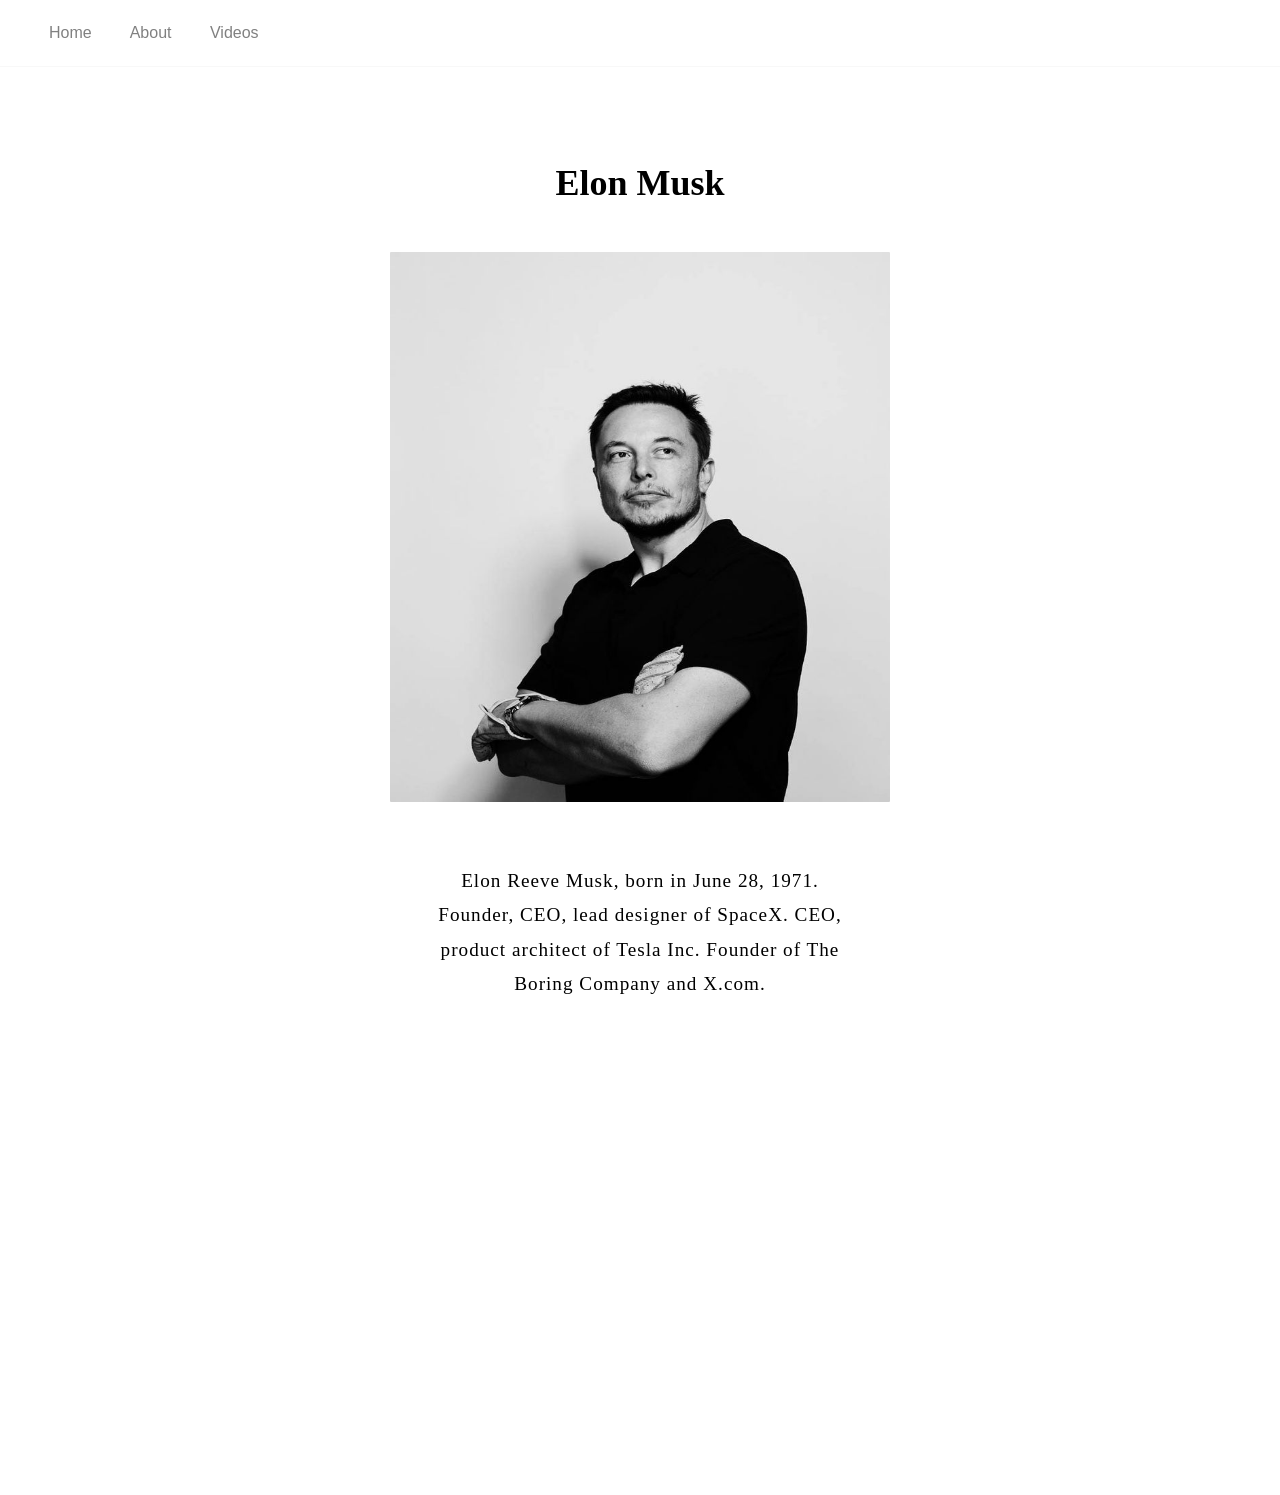
==== index.html @ 73f59f28 "Add files via upload" ====
<!DOCTYPE html>
<html>
    <head>
        
        <meta charset="utf-8" />
        <link rel="stylesheet" href="https://unpkg.com/aos@next/dist/aos.css" />
        <link rel="stylesheet" type="text/css" href="style.css">
    </head>
<body>

    <title> Elon Musk Tribute Page </title>


<!--NAV BAR SECTION-->

    
    <div class="navbar-container">
        <div class="navbar">
            <div class="navbar-leftside">
            <ul>
                <li> <a href="">Home</a></li>
                <li><a href="#biography-section"> About </a></li>
                <li><a href="#videos-section"> Videos </a></li>
            </ul>

            </div>
        </div>   
    </div>

<!-- HEADER SECTION --> 
    
    <div class="header-container">
        <div class="header1">
            <h2> Elon Musk </h2>
        </div>
    </div>


    <div class="main-container">
        <div class="photo-section"  data-aos="fade-left"> 
            <img src="elon musk.jpg" alt="elonMuskPhoto">
        </div>
        <div class="biography-section"  data-aos="fade-right" id="biography-section">
            <p> Elon Reeve Musk, born in June 28, 1971. Founder, CEO,
                lead designer of SpaceX. CEO, product architect of Tesla Inc.
            Founder of The Boring Company and X.com. </p>

        </div>
        <div class="videos-section"  data-aos="fade-left" id="videos-section">
            <iframe id="emdocumentary" width="500" height="400" src="https://www.youtube.com/embed/i7nZBJVI26A" frameborder="0" allow="accelerometer; autoplay; clipboard-write; encrypted-media; gyroscope; picture-in-picture" allowfullscreen></iframe>


        </div>

    </div>


    <script src="https://unpkg.com/aos@next/dist/aos.js"></script>
    <script>
      AOS.init({
          offset: 400,
          duration: 1000
      });
    </script>

</body>
</html>
---- style.css ----
* {
    margin: 0px;
    padding: 0px;

}

body {

    position: relative;
}

.navbar-container{


box-sizing: border-box;
padding: 1.5em 2em;
background-color: white;
display: block;
position: relative;
box-shadow: 0px 0px 1px 0px lightgrey;



}


.navbar {

    width: 100%;
    box-sizing: border-box;
    
}

.navbar-leftside ul li{


    list-style-type: none;
    display: inline;
    padding: 17px;
    text-transform: capitalize;
    font-family: Arial, Helvitica, san-serif;
   

}
.navbar-leftside a {

    color: grey;
    text-decoration: none;
}

.navbar-leftside a:hover {

    
    color: darkgrey;

}


.header-container{

    padding: 4em 0em 2em 0em;
    display: block;
    width:100%;
    box-sizing: border-box;
    text-align: center;
    font-size: 1.5em;

    
}

.header1 {


}

.main-container {

    
    width: 100%;
    box-sizing: border-box;
}

.photo-section{

    text-align: center;

    
}

.photo-section img {

    width: 500px;
    height: 550px;
    border-radius: 1px;
}

.biography-section {

   
    width:100%;
    box-sizing: border-box;
}

.biography-section p{

    text-align: center;
    padding:3em 22em;
    line-height: 1.8;
    letter-spacing: 1px;
    font-size: 1.2em;
}

.videos-section {

    box-sizing: border-box;
    width: 100%;
    text-align: center;
    padding: 1em;
    
}

#emdocumentary {

border-radius: 1px;

}
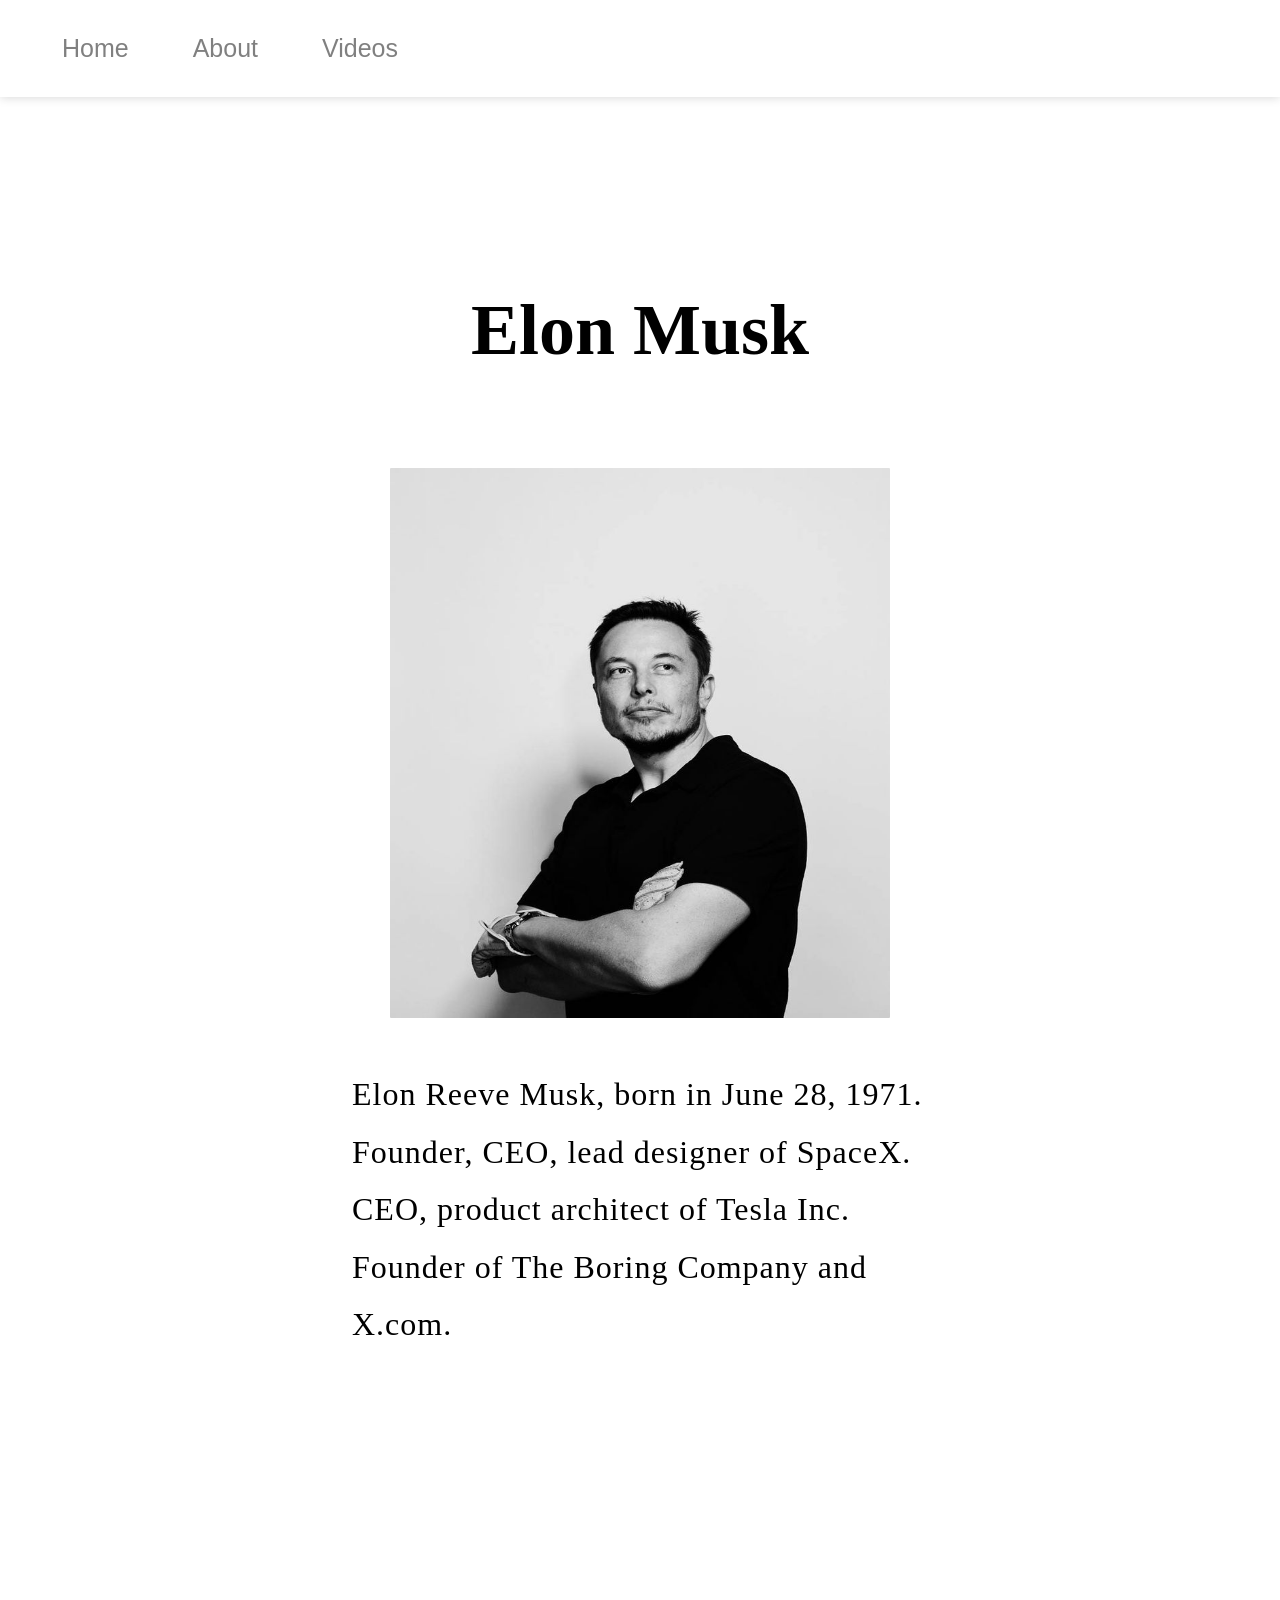
==== commit 0388df7e: "Add files via upload" ====
--- a/index.html
+++ b/index.html
@@ -2,22 +2,28 @@
 <html>
     <head>
         
+        <meta name="viewport" content="width=device-width, initial-scale=1.0">
         <meta charset="utf-8" />
         <link rel="stylesheet" href="https://unpkg.com/aos@next/dist/aos.css" />
         <link rel="stylesheet" type="text/css" href="style.css">
+        <link rel="stylesheet" href="https://cdnjs.cloudflare.com/ajax/libs/font-awesome/4.7.0/css/font-awesome.min.css">
+        
     </head>
+    <title> Elon Musk Tribute Page </title>
 <body>
-
-    <title> Elon Musk Tribute Page </title>
-
 
 <!--NAV BAR SECTION-->
 
-    
+
     <div class="navbar-container">
-        <div class="navbar">
-            <div class="navbar-leftside">
-            <ul>
+
+        <div class="navbar" id="navbar">
+
+                <button class="hamburger" id="hamburger">
+                    <i class="fa fa-bars"></i>
+                </button>
+
+            <ul class="nav-ul" id="nav-ul">
                 <li> <a href="">Home</a></li>
                 <li><a href="#biography-section"> About </a></li>
                 <li><a href="#videos-section"> Videos </a></li>
@@ -37,17 +43,20 @@
 
 
     <div class="main-container">
+
         <div class="photo-section"  data-aos="fade-left"> 
             <img src="elon musk.jpg" alt="elonMuskPhoto">
         </div>
+
         <div class="biography-section"  data-aos="fade-right" id="biography-section">
             <p> Elon Reeve Musk, born in June 28, 1971. Founder, CEO,
                 lead designer of SpaceX. CEO, product architect of Tesla Inc.
             Founder of The Boring Company and X.com. </p>
 
         </div>
+
         <div class="videos-section"  data-aos="fade-left" id="videos-section">
-            <iframe id="emdocumentary" width="500" height="400" src="https://www.youtube.com/embed/i7nZBJVI26A" frameborder="0" allow="accelerometer; autoplay; clipboard-write; encrypted-media; gyroscope; picture-in-picture" allowfullscreen></iframe>
+            <iframe id="emdocumentary" width="400" height="500" src="https://www.youtube.com/embed/i7nZBJVI26A" frameborder="0" allow="accelerometer; autoplay; clipboard-write; encrypted-media; gyroscope; picture-in-picture" allowfullscreen></iframe>
 
 
         </div>
@@ -58,10 +67,13 @@
     <script src="https://unpkg.com/aos@next/dist/aos.js"></script>
     <script>
       AOS.init({
-          offset: 400,
+          offset: 100,
           duration: 1000
       });
     </script>
+    
+    <script src="script.js"></script>
+    
 
 </body>
 </html>
--- a/style.css
+++ b/style.css
@@ -1,90 +1,72 @@
 * {
     margin: 0px;
     padding: 0px;
-
+    box-sizing: border-box;
 }
 
 body {
-
-    position: relative;
+    width: 100%;
+    overflow: auto;
 }
 
 .navbar-container{
-
-
-box-sizing: border-box;
+width: 100%;
 padding: 1.5em 2em;
 background-color: white;
-display: block;
-position: relative;
-box-shadow: 0px 0px 1px 0px lightgrey;
-
-
-
+box-shadow: 0px 0px 10px 0px lightgrey;
 }
 
-
-.navbar {
-
-    width: 100%;
-    box-sizing: border-box;
-    
-}
-
-.navbar-leftside ul li{
-
-
+.navbar ul li{
+    display: inline-block;
     list-style-type: none;
-    display: inline;
-    padding: 17px;
+    padding: 10px 30px;
     text-transform: capitalize;
     font-family: Arial, Helvitica, san-serif;
-   
-
+    font-size: 25px;
 }
-.navbar-leftside a {
-
+.navbar a {
     color: grey;
     text-decoration: none;
 }
 
-.navbar-leftside a:hover {
+.navbar-leftside a:hover {color: darkgrey;}
 
-    
-    color: darkgrey;
-
+.hamburger {
+    background-color: transparent;
+    border:0;
+    color: black;
+    font-size: 40px;
+    cursor: pointer;
+    display: none;
 }
 
+.hamburger:focus {outline: none;}
 
 .header-container{
 
     padding: 4em 0em 2em 0em;
-    display: block;
     width:100%;
-    box-sizing: border-box;
     text-align: center;
-    font-size: 1.5em;
-
+    font-size: 3rem;
     
-}
-
-.header1 {
-
-
 }
 
 .main-container {
 
-    
     width: 100%;
     box-sizing: border-box;
+    display: flex;
+    flex-direction: column;
+    justify-content: center;
+    align-items: center;
+    overflow: hidden;
 }
 
 .photo-section{
-
-    text-align: center;
-
     
+    display:flex;
+    justify-content: center;
+    align-items: center;
 }
 
 .photo-section img {
@@ -95,32 +77,63 @@
 }
 
 .biography-section {
-
-   
+    padding:3em 22em;
     width:100%;
     box-sizing: border-box;
+    display:flex;
+    justify-content: center;
+    align-items: center;
 }
 
 .biography-section p{
 
-    text-align: center;
-    padding:3em 22em;
     line-height: 1.8;
     letter-spacing: 1px;
-    font-size: 1.2em;
+    font-size: 2em;
 }
 
 .videos-section {
-
     box-sizing: border-box;
     width: 100%;
-    text-align: center;
     padding: 1em;
-    
+    display:flex;
+    justify-content: center;
+    align-items: center;
 }
 
-#emdocumentary {
+#emdocumentary {border-radius: 1px;}
 
-border-radius: 1px;
 
-}
+@media only screen and  (max-width:800px){
+
+    .navbar-container {
+        position: absolute;
+        z-index: 1;
+    }
+
+    .nav-ul {
+        display: none;
+        width: 100%;
+        flex-direction: column;
+        justify-content: center;
+        text-align: center;
+        background-color: white;   
+    }
+
+    .navbar ul li {padding: 2rem;}
+
+    .nav-ul.show {display: flex;}
+        
+    .hamburger {display: inline-block;}
+
+    .header-container {
+        font-size: 2rem;
+        padding-top: 14rem;
+    }
+
+    .photo-section img{padding: 5rem;}
+
+    .biography-section {padding: 3em;}
+
+    .videos-section {padding: 1em;}
+}
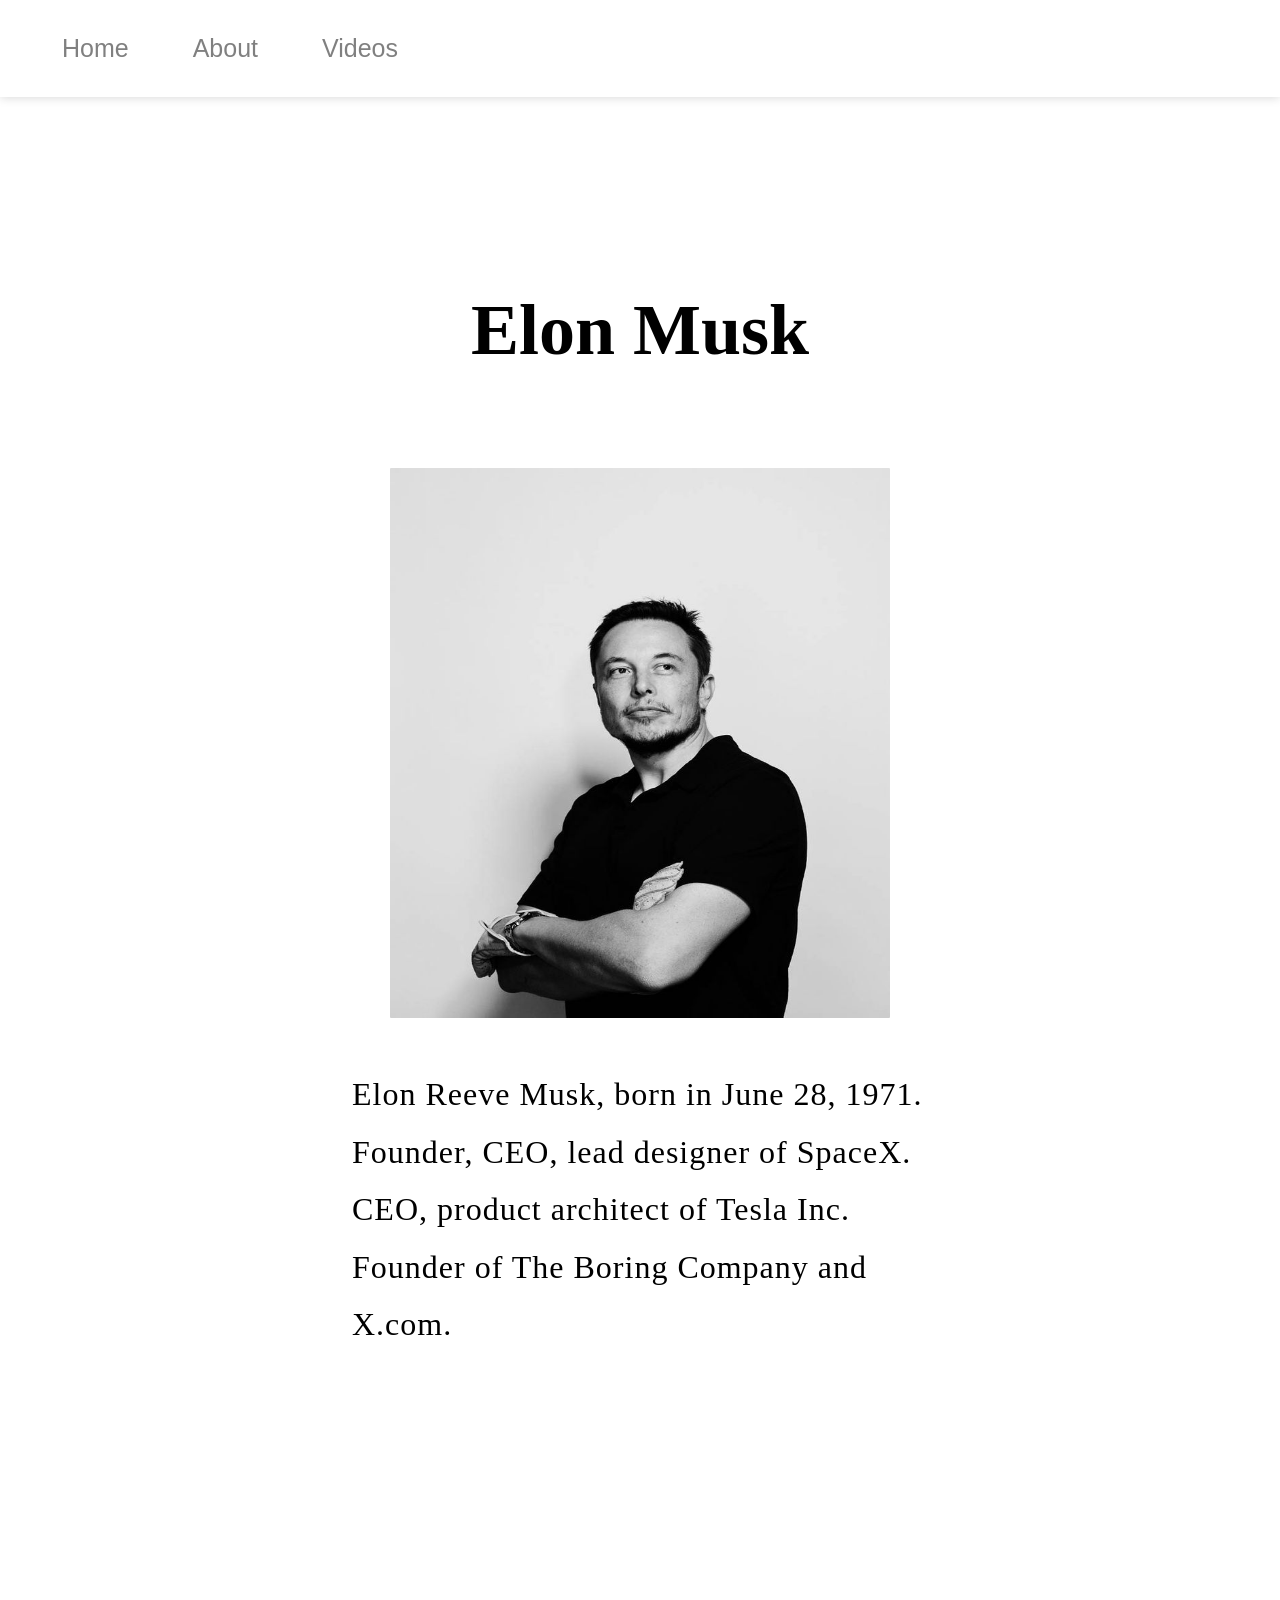
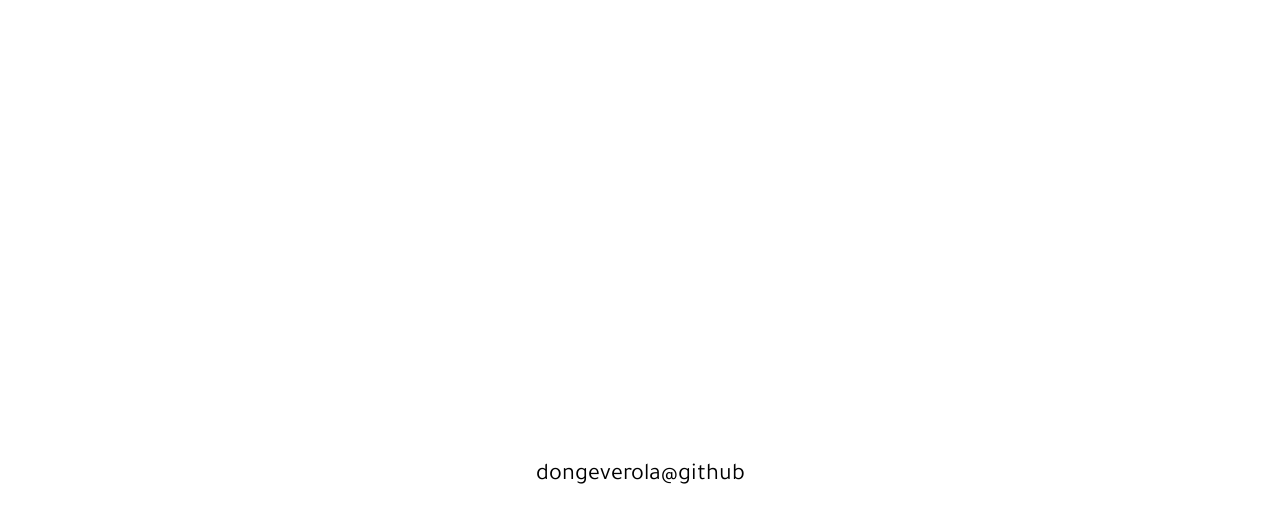
==== commit 3ef0813f: "Add files via upload" ====
--- a/index.html
+++ b/index.html
@@ -7,7 +7,9 @@
         <link rel="stylesheet" href="https://unpkg.com/aos@next/dist/aos.css" />
         <link rel="stylesheet" type="text/css" href="style.css">
         <link rel="stylesheet" href="https://cdnjs.cloudflare.com/ajax/libs/font-awesome/4.7.0/css/font-awesome.min.css">
-        
+        <link rel="preconnect" href="https://fonts.gstatic.com">
+        <link rel="preconnect" href="https://fonts.gstatic.com">
+        <link href="https://fonts.googleapis.com/css2?family=Abel&family=Tajawal&display=swap" rel="stylesheet">
     </head>
     <title> Elon Musk Tribute Page </title>
 <body>
@@ -41,7 +43,7 @@
         </div>
     </div>
 
-
+<!-- MAIN SECTION -->
     <div class="main-container">
 
         <div class="photo-section"  data-aos="fade-left"> 
@@ -56,10 +58,16 @@
         </div>
 
         <div class="videos-section"  data-aos="fade-left" id="videos-section">
-            <iframe id="emdocumentary" width="400" height="500" src="https://www.youtube.com/embed/i7nZBJVI26A" frameborder="0" allow="accelerometer; autoplay; clipboard-write; encrypted-media; gyroscope; picture-in-picture" allowfullscreen></iframe>
+            <iframe id="emdocumentary" width="400" height="400" src="https://www.youtube.com/embed/i7nZBJVI26A" frameborder="0" allow="accelerometer; autoplay; clipboard-write; encrypted-media; gyroscope; picture-in-picture" allowfullscreen></iframe>
 
 
         </div>
+
+    </div>
+
+    <div class="footer">
+
+        <a href="https://github.com/dongeverola/tributePage-elonMusk">dongeverola@github</a>
 
     </div>
 
--- a/style.css
+++ b/style.css
@@ -95,13 +95,28 @@
 .videos-section {
     box-sizing: border-box;
     width: 100%;
-    padding: 1em;
+    padding: 3em 1em;
     display:flex;
     justify-content: center;
     align-items: center;
 }
 
 #emdocumentary {border-radius: 1px;}
+
+.footer {
+
+    padding: 10rem 1rem 2rem 1rem;
+    background-color: white;
+    text-align: center;
+    font-size: 1.5rem;
+    
+}
+
+.footer a{
+    text-decoration: none;
+    color:black;
+    font-family: 'Tajawal', sans-serif;
+}
 
 
 @media only screen and  (max-width:800px){
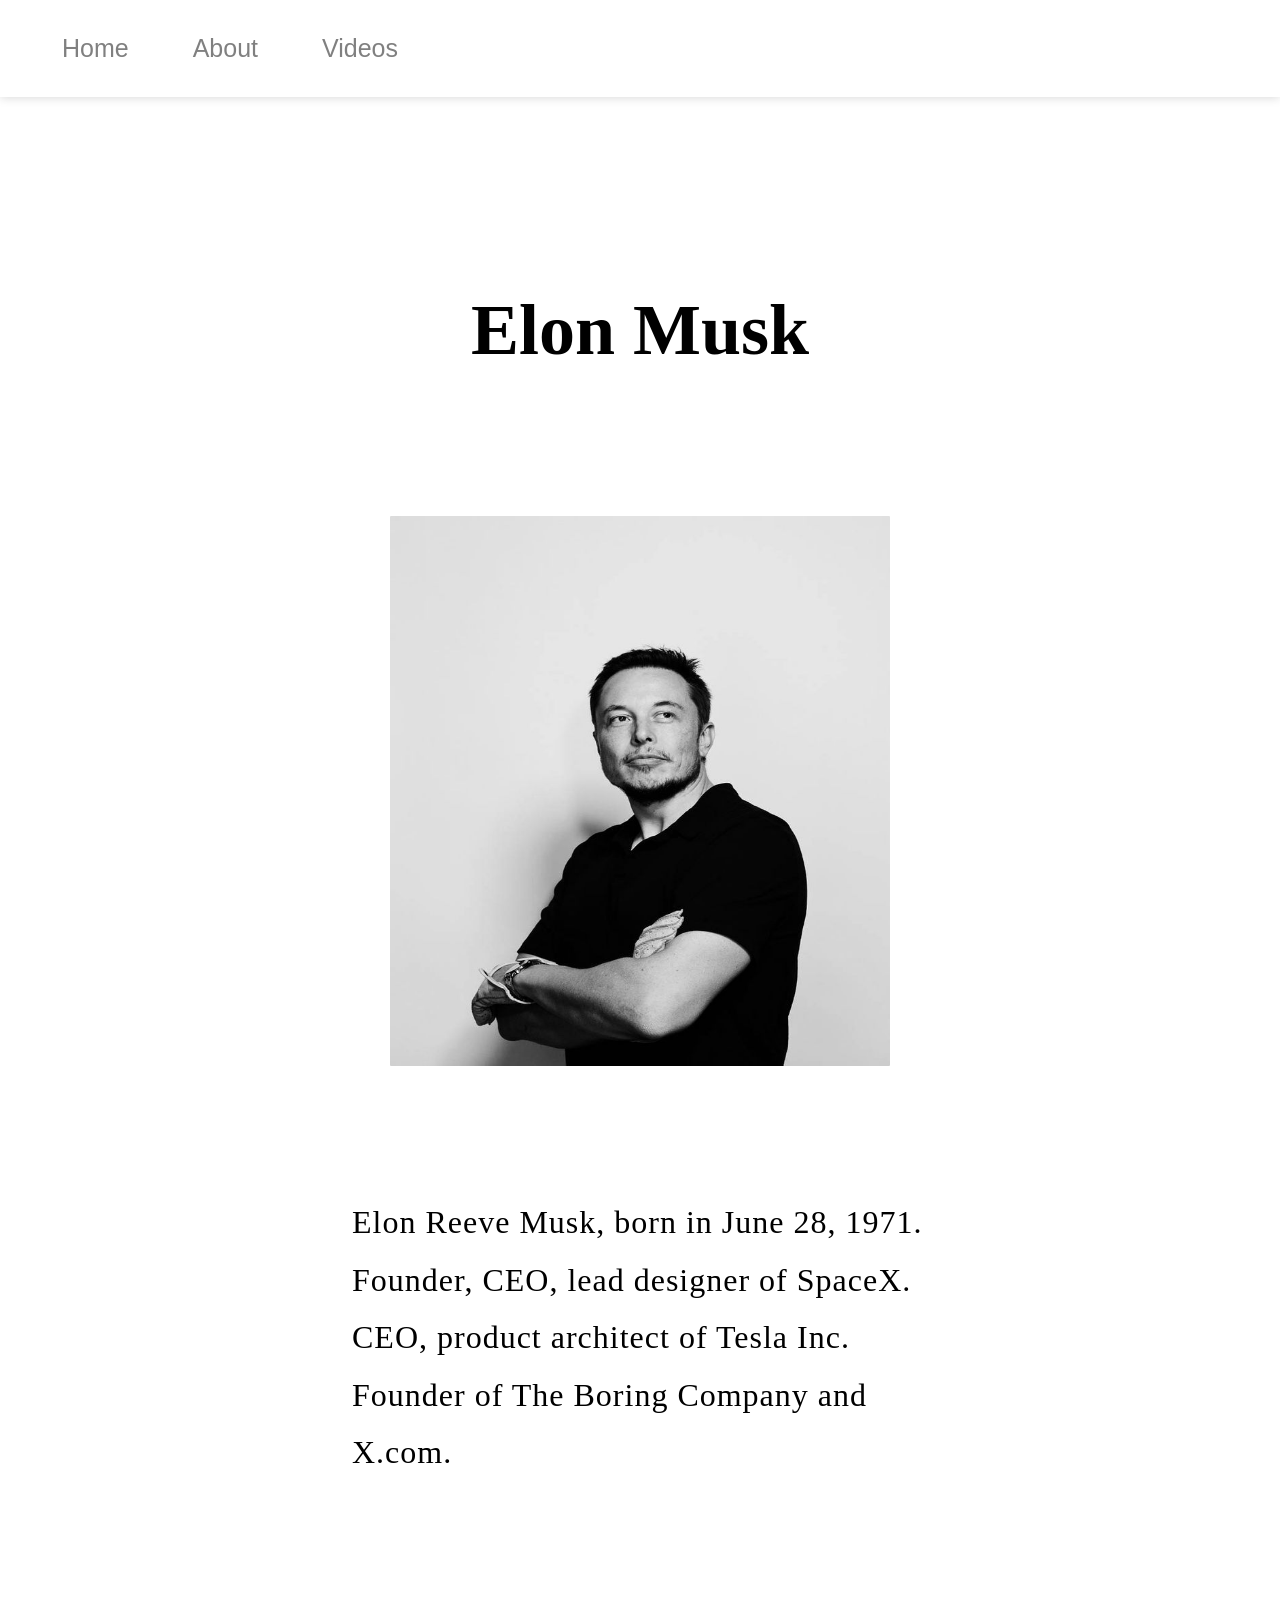
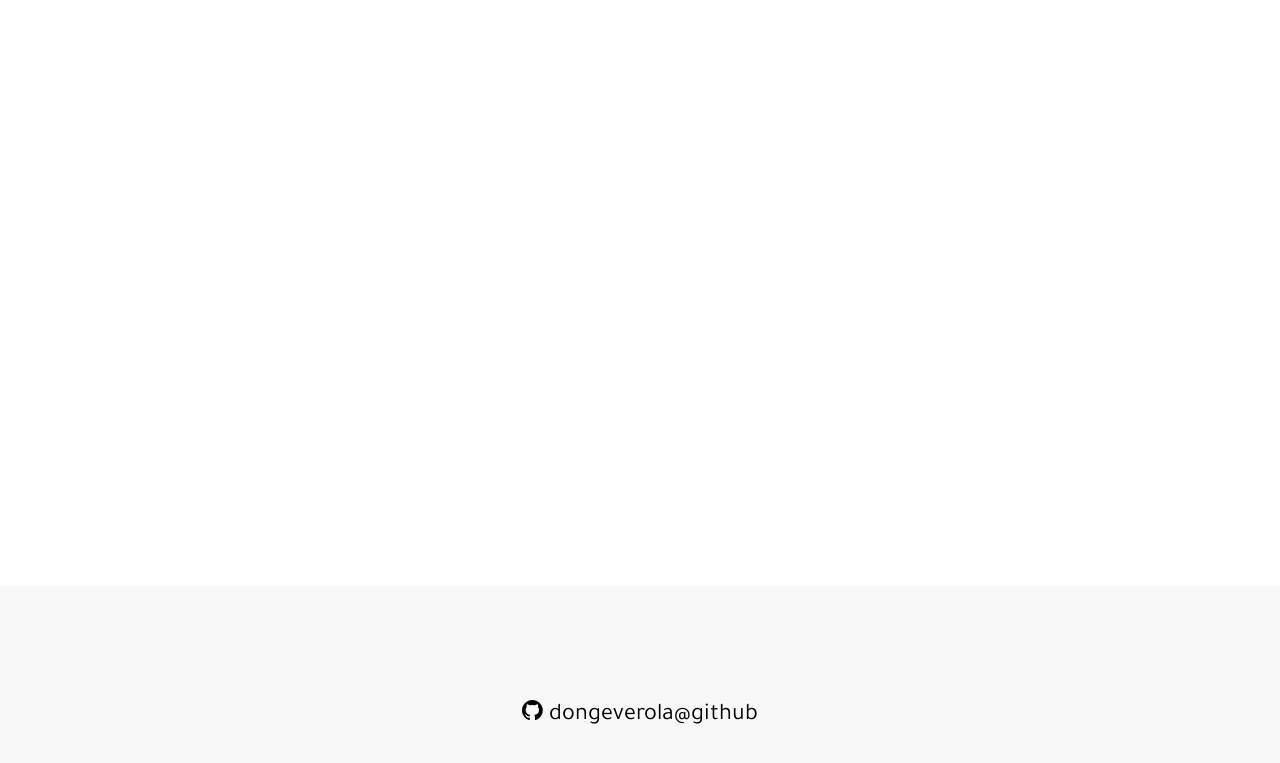
==== commit 0ec790e5: "Add files via upload" ====
--- a/index.html
+++ b/index.html
@@ -58,7 +58,7 @@
         </div>
 
         <div class="videos-section"  data-aos="fade-left" id="videos-section">
-            <iframe id="emdocumentary" width="400" height="400" src="https://www.youtube.com/embed/i7nZBJVI26A" frameborder="0" allow="accelerometer; autoplay; clipboard-write; encrypted-media; gyroscope; picture-in-picture" allowfullscreen></iframe>
+            <iframe id="emdocumentary" width="600" height="400" src="https://www.youtube.com/embed/i7nZBJVI26A" frameborder="0" allow="accelerometer; autoplay; clipboard-write; encrypted-media; gyroscope; picture-in-picture" allowfullscreen></iframe>
 
 
         </div>
@@ -67,7 +67,7 @@
 
     <div class="footer">
 
-        <a href="https://github.com/dongeverola/tributePage-elonMusk">dongeverola@github</a>
+        <i class="fa fa-github" aria-hidden="true">&nbsp</i><a href="https://github.com/dongeverola/tributePage-elonMusk">dongeverola@github</a>
 
     </div>
 
--- a/style.css
+++ b/style.css
@@ -64,6 +64,7 @@
 
 .photo-section{
     
+    padding: 3rem 0rem 5rem 0rem;
     display:flex;
     justify-content: center;
     align-items: center;
@@ -95,7 +96,7 @@
 .videos-section {
     box-sizing: border-box;
     width: 100%;
-    padding: 3em 1em;
+    padding: 8em 1em;
     display:flex;
     justify-content: center;
     align-items: center;
@@ -105,10 +106,11 @@
 
 .footer {
 
-    padding: 10rem 1rem 2rem 1rem;
-    background-color: white;
+    padding: 7rem 1rem 2rem 1rem;
+    background-color: rgb(248, 248, 248);
     text-align: center;
     font-size: 1.5rem;
+    
     
 }
 
@@ -146,9 +148,9 @@
         padding-top: 14rem;
     }
 
-    .photo-section img{padding: 5rem;}
+    .photo-section img{padding: 3rem;}
 
     .biography-section {padding: 3em;}
 
-    .videos-section {padding: 1em;}
+    .videos-section {padding: 8em 1em;}
 }
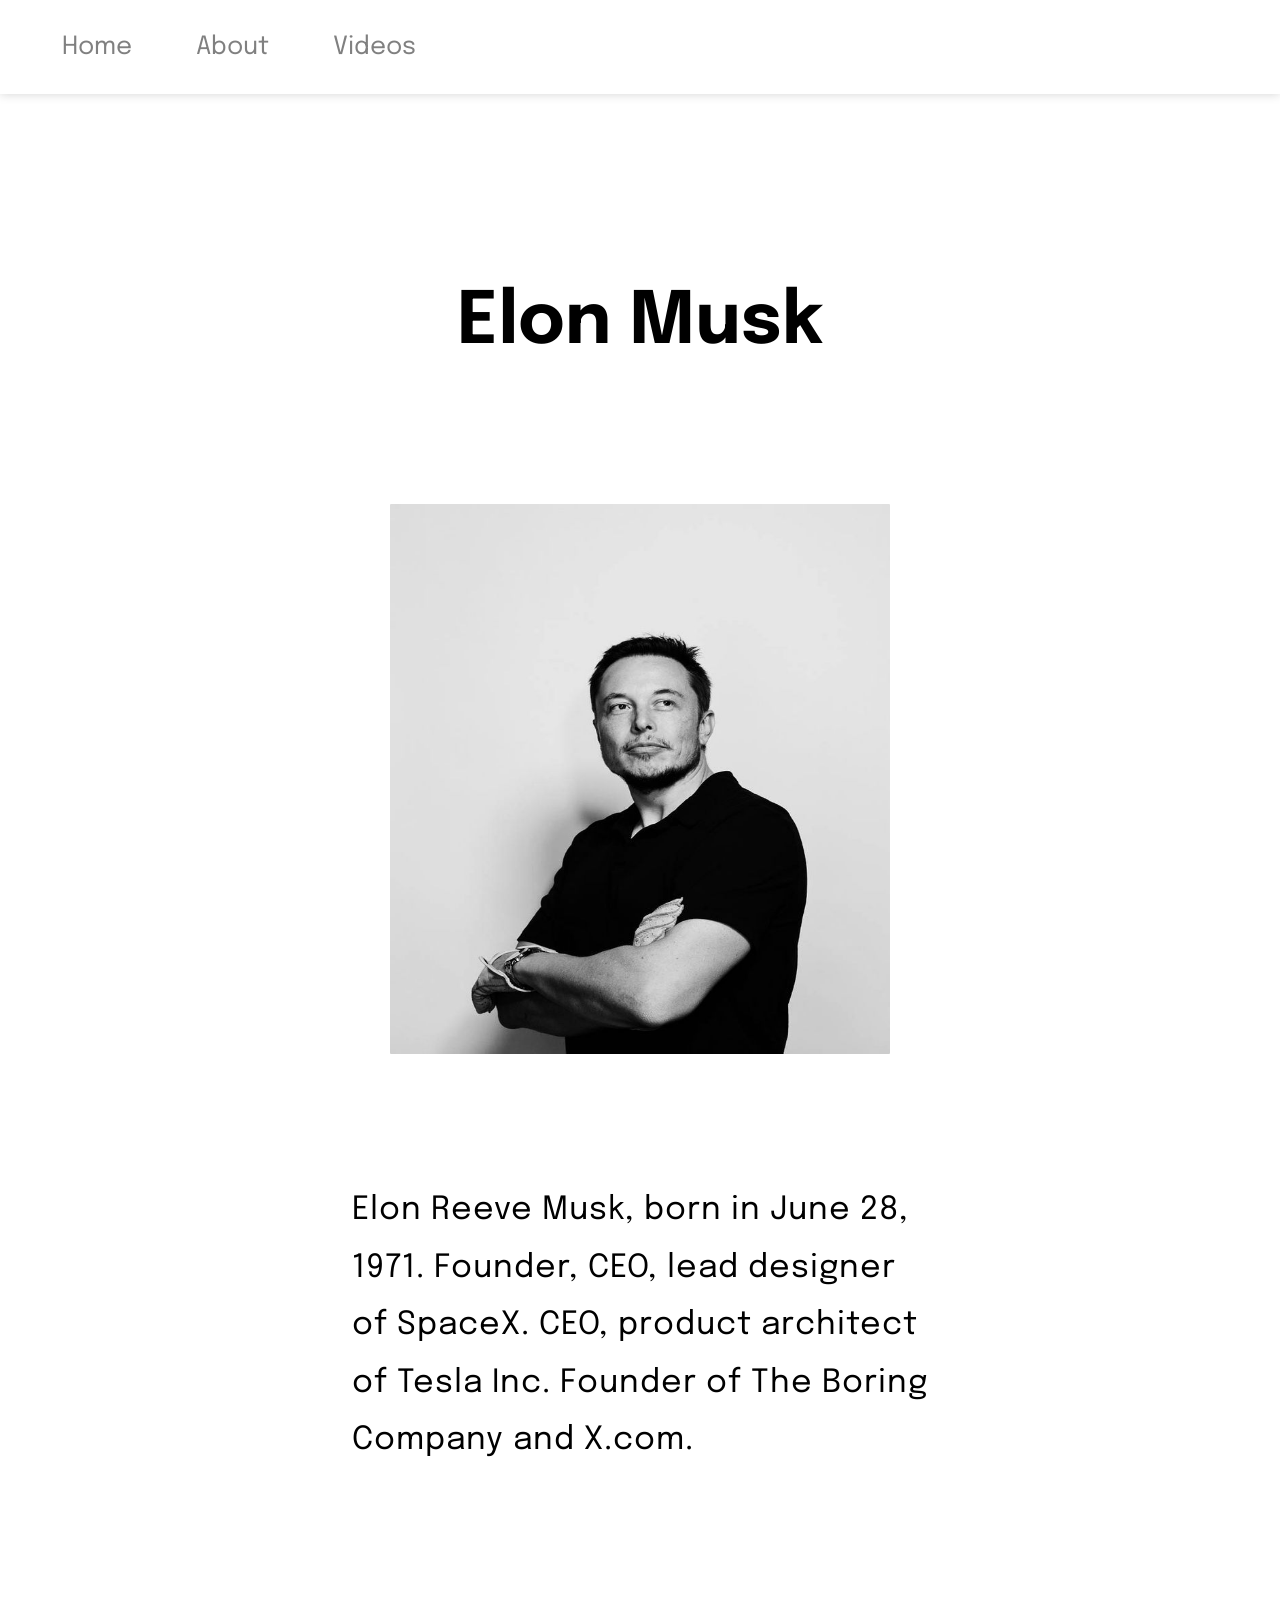
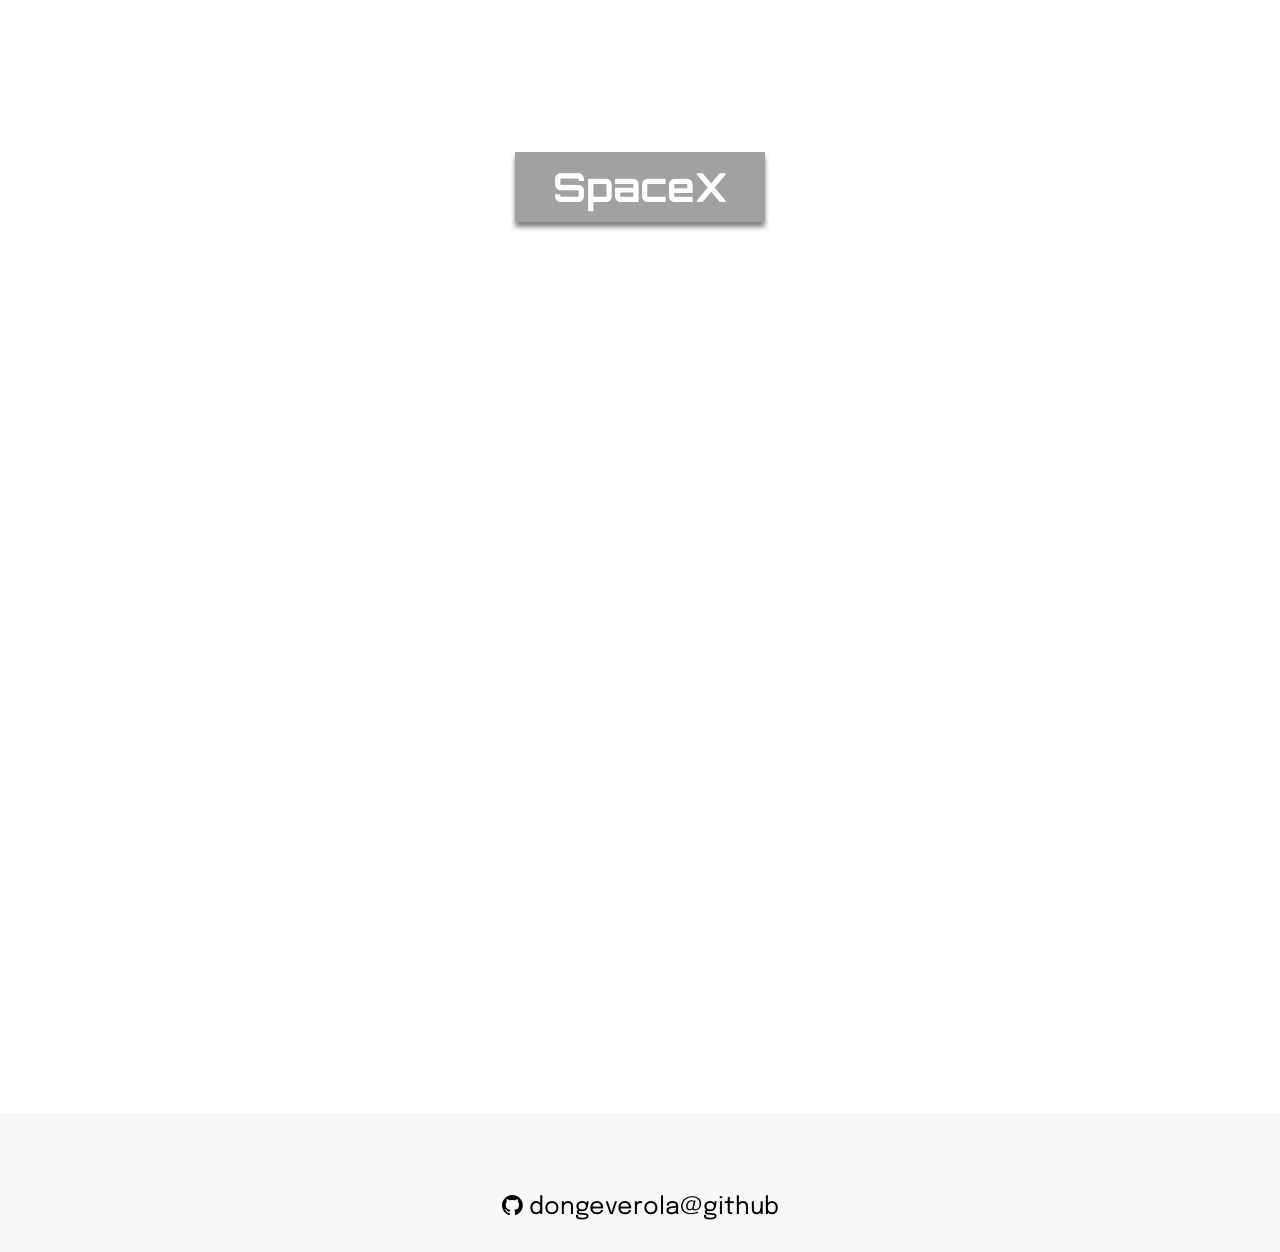
==== commit 09608927: "Add files via upload" ====
--- a/index.html
+++ b/index.html
@@ -10,6 +10,10 @@
         <link rel="preconnect" href="https://fonts.gstatic.com">
         <link rel="preconnect" href="https://fonts.gstatic.com">
         <link href="https://fonts.googleapis.com/css2?family=Abel&family=Tajawal&display=swap" rel="stylesheet">
+        <link rel="preconnect" href="https://fonts.gstatic.com">
+        <link href="https://fonts.googleapis.com/css2?family=Orbitron&display=swap" rel="stylesheet">
+        <link rel="preconnect" href="https://fonts.gstatic.com">
+        <link href="https://fonts.googleapis.com/css2?family=Epilogue:wght@200&family=Orbitron&display=swap" rel="stylesheet">
     </head>
     <title> Elon Musk Tribute Page </title>
 <body>
@@ -26,7 +30,7 @@
                 </button>
 
             <ul class="nav-ul" id="nav-ul">
-                <li> <a href="">Home</a></li>
+                <li> <a href="homepage.html">Home</a></li>
                 <li><a href="#biography-section"> About </a></li>
                 <li><a href="#videos-section"> Videos </a></li>
             </ul>
@@ -39,7 +43,7 @@
     
     <div class="header-container">
         <div class="header1">
-            <h2> Elon Musk </h2>
+            <h2 data-aos="fade-right"> Elon Musk </h2>
         </div>
     </div>
 
@@ -47,7 +51,7 @@
     <div class="main-container">
 
         <div class="photo-section"  data-aos="fade-left"> 
-            <img src="elon musk.jpg" alt="elonMuskPhoto">
+            <img src="elon musk.jpg" alt="elonMuskPhoto" class="photo">
         </div>
 
         <div class="biography-section"  data-aos="fade-right" id="biography-section">
@@ -56,6 +60,14 @@
             Founder of The Boring Company and X.com. </p>
 
         </div>
+        
+        <div class="image">
+
+            <div class="image-text-container"> <span class="image-text">SpaceX</span> </div>
+
+        </div>
+        
+        
 
         <div class="videos-section"  data-aos="fade-left" id="videos-section">
             <iframe id="emdocumentary" width="600" height="400" src="https://www.youtube.com/embed/i7nZBJVI26A" frameborder="0" allow="accelerometer; autoplay; clipboard-write; encrypted-media; gyroscope; picture-in-picture" allowfullscreen></iframe>
--- a/style.css
+++ b/style.css
@@ -21,7 +21,7 @@
     list-style-type: none;
     padding: 10px 30px;
     text-transform: capitalize;
-    font-family: Arial, Helvitica, san-serif;
+    font-family: 'Epilogue', sans-serif;
     font-size: 25px;
 }
 .navbar a {
@@ -48,6 +48,7 @@
     width:100%;
     text-align: center;
     font-size: 3rem;
+    font-family: 'Epilogue', sans-serif;
     
 }
 
@@ -84,6 +85,7 @@
     display:flex;
     justify-content: center;
     align-items: center;
+    font-family: 'Epilogue', sans-serif;
 }
 
 .biography-section p{
@@ -93,6 +95,51 @@
     font-size: 2em;
 }
 
+.image {
+
+    width: 100%;
+    height: 35vh;
+    position: relative;
+    margin: 7em 0em;
+}
+
+.image:before {
+    content: "";
+    background-image: url('image1.jpg');
+    background-repeat: no-repeat;
+    background-size: cover;
+    background-attachment: fixed;
+    position: absolute;
+    top: 0px;
+    left: 0px;
+    right: 0px;
+    bottom: 0px;
+    opacity: 0.6;
+    z-index: -1;
+}
+
+.image-text-container{
+
+    display:flex;
+    justify-content: center;
+    align-items: center;
+    height: 100%;
+  
+    z-index: 3;
+}
+
+.image-text{
+
+    background-color: rgb(161, 161, 161);
+    font-size: 40px;
+    color: white;
+    padding: 10px 38px;
+    text-transform: capitalize;
+    font-weight: bold;
+    font-family: 'Orbitron', sans-serif;
+    box-shadow: 0px 5px 5px 0px grey;
+
+}
 .videos-section {
     box-sizing: border-box;
     width: 100%;
@@ -106,7 +153,7 @@
 
 .footer {
 
-    padding: 7rem 1rem 2rem 1rem;
+    padding: 5rem 1rem 2rem 1rem;
     background-color: rgb(248, 248, 248);
     text-align: center;
     font-size: 1.5rem;
@@ -117,7 +164,7 @@
 .footer a{
     text-decoration: none;
     color:black;
-    font-family: 'Tajawal', sans-serif;
+    font-family: 'Epilogue', sans-serif;
 }
 
 
